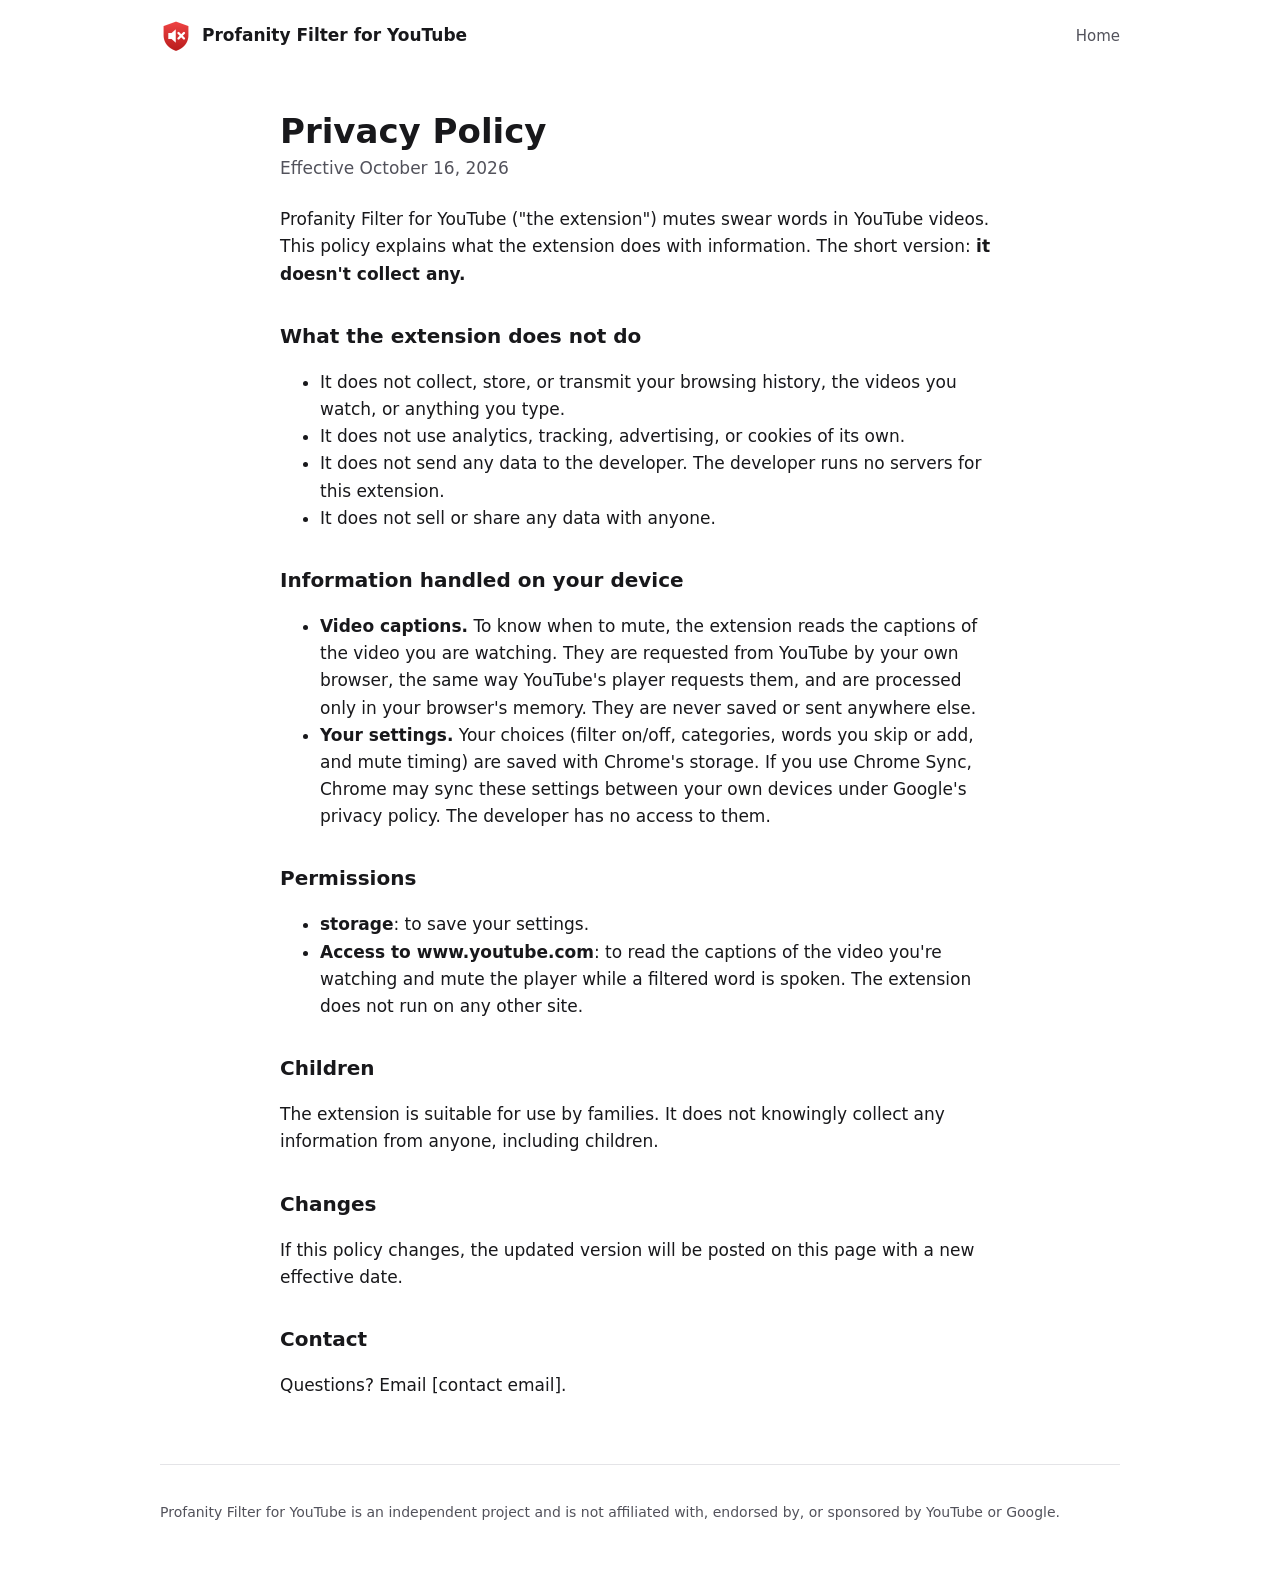
==== privacy.html @ 22a0cc25 "Add public website (landing page + privacy policy) in site/ The Chrome Web Store needs a public priv" ====
<!doctype html>
<html lang="en">
  <head>
    <meta charset="utf-8" />
    <meta name="viewport" content="width=device-width, initial-scale=1" />
    <title>Privacy Policy · Profanity Filter for YouTube</title>
    <link rel="icon" href="images/favicon.png" />
    <link rel="stylesheet" href="style.css" />
  </head>
  <body>
    <div class="wrap">
      <header class="site">
        <a class="brand" href="./"><img src="images/icon.png" alt="" />Profanity Filter for YouTube</a>
        <nav><a href="./">Home</a></nav>
      </header>

      <main class="doc">
        <h1>Privacy Policy</h1>
        <p class="meta">Effective October 16, 2026</p>

        <p>
          Profanity Filter for YouTube ("the extension") mutes swear words in YouTube videos. This policy explains what
          the extension does with information. The short version: <strong>it doesn't collect any.</strong>
        </p>

        <h2>What the extension does not do</h2>
        <ul>
          <li>It does not collect, store, or transmit your browsing history, the videos you watch, or anything you type.</li>
          <li>It does not use analytics, tracking, advertising, or cookies of its own.</li>
          <li>It does not send any data to the developer. The developer runs no servers for this extension.</li>
          <li>It does not sell or share any data with anyone.</li>
        </ul>

        <h2>Information handled on your device</h2>
        <ul>
          <li>
            <strong>Video captions.</strong> To know when to mute, the extension reads the captions of the video you are
            watching. They are requested from YouTube by your own browser, the same way YouTube's player requests them, and
            are processed only in your browser's memory. They are never saved or sent anywhere else.
          </li>
          <li>
            <strong>Your settings.</strong> Your choices (filter on/off, categories, words you skip or add, and mute
            timing) are saved with Chrome's storage. If you use Chrome Sync, Chrome may sync these settings between your
            own devices under Google's privacy policy. The developer has no access to them.
          </li>
        </ul>

        <h2>Permissions</h2>
        <ul>
          <li><strong>storage</strong>: to save your settings.</li>
          <li>
            <strong>Access to www.youtube.com</strong>: to read the captions of the video you're watching and mute the
            player while a filtered word is spoken. The extension does not run on any other site.
          </li>
        </ul>

        <h2>Children</h2>
        <p>
          The extension is suitable for use by families. It does not knowingly collect any information from anyone,
          including children.
        </p>

        <h2>Changes</h2>
        <p>If this policy changes, the updated version will be posted on this page with a new effective date.</p>

        <h2>Contact</h2>
        <p>Questions? Email <span class="contact">[contact email]</span>.</p>
      </main>

      <footer class="site">
        <p>
          Profanity Filter for YouTube is an independent project and is not affiliated with, endorsed by, or sponsored by
          YouTube or Google.
        </p>
      </footer>
    </div>
  </body>
</html>
---- style.css ----
:root {
  --bg: #ffffff;
  --surface: #f4f4f5;
  --text: #18181b;
  --muted: #52525b;
  --border: #e4e4e7;
  --accent: #dc2626;
  --on-accent: #ffffff;
  color-scheme: light;
}

@media (prefers-color-scheme: dark) {
  :root {
    --bg: #18181b;
    --surface: #27272a;
    --text: #f4f4f5;
    --muted: #a1a1aa;
    --border: #3f3f46;
    --accent: #f87171;
    --on-accent: #18181b;
    color-scheme: dark;
  }
}

* {
  box-sizing: border-box;
}

body {
  margin: 0;
  padding: 0 16px;
  background: var(--bg);
  color: var(--text);
  font: 17px/1.6 -apple-system, 'Segoe UI', Roboto, system-ui, sans-serif;
  -webkit-font-smoothing: antialiased;
}

a {
  color: var(--accent);
}

.wrap {
  max-width: 960px;
  margin: 0 auto;
}

header.site {
  display: flex;
  align-items: center;
  justify-content: space-between;
  gap: 16px;
  padding: 20px 0;
}

.brand {
  display: flex;
  align-items: center;
  gap: 10px;
  color: inherit;
  font-weight: 650;
  text-decoration: none;
}

.brand img {
  width: 32px;
  height: 32px;
}

nav a {
  color: var(--muted);
  font-size: 15px;
  text-decoration: none;
}

nav a:hover {
  color: var(--text);
}

.hero {
  padding: 56px 0 32px;
  text-align: center;
}

.hero h1 {
  margin: 0 0 16px;
  font-size: clamp(36px, 7vw, 60px);
  line-height: 1.05;
  letter-spacing: -0.02em;
}

.hero h1 em {
  font-style: normal;
  color: var(--accent);
}

.hero p {
  max-width: 600px;
  margin: 0 auto 28px;
  color: var(--muted);
  font-size: 20px;
}

.button {
  display: inline-block;
  padding: 14px 26px;
  border-radius: 12px;
  background: var(--accent);
  color: var(--on-accent);
  font-weight: 650;
  text-decoration: none;
}

.button[aria-disabled='true'] {
  opacity: 0.6;
  pointer-events: none;
}

.note {
  display: block;
  margin-top: 10px;
  color: var(--muted);
  font-size: 14px;
}

.shot {
  display: block;
  width: 100%;
  margin: 32px 0;
  border: 1px solid var(--border);
  border-radius: 16px;
}

.features {
  display: grid;
  grid-template-columns: repeat(auto-fit, minmax(240px, 1fr));
  gap: 16px;
  margin: 40px 0;
}

.feature {
  padding: 22px;
  border: 1px solid var(--border);
  border-radius: 14px;
  background: var(--surface);
}

.feature h2 {
  margin: 0 0 6px;
  font-size: 18px;
}

.feature p {
  margin: 0;
  color: var(--muted);
  font-size: 15px;
}

.doc {
  max-width: 720px;
  margin: 0 auto;
  padding: 24px 0 48px;
}

.doc h1 {
  margin: 16px 0 4px;
  font-size: 34px;
  line-height: 1.15;
}

.doc h2 {
  margin: 32px 0 8px;
  font-size: 20px;
}

.doc .meta {
  margin: 0 0 24px;
  color: var(--muted);
}

footer.site {
  padding: 32px 0 48px;
  border-top: 1px solid var(--border);
  color: var(--muted);
  font-size: 14px;
}

footer.site p {
  margin: 4px 0;
}
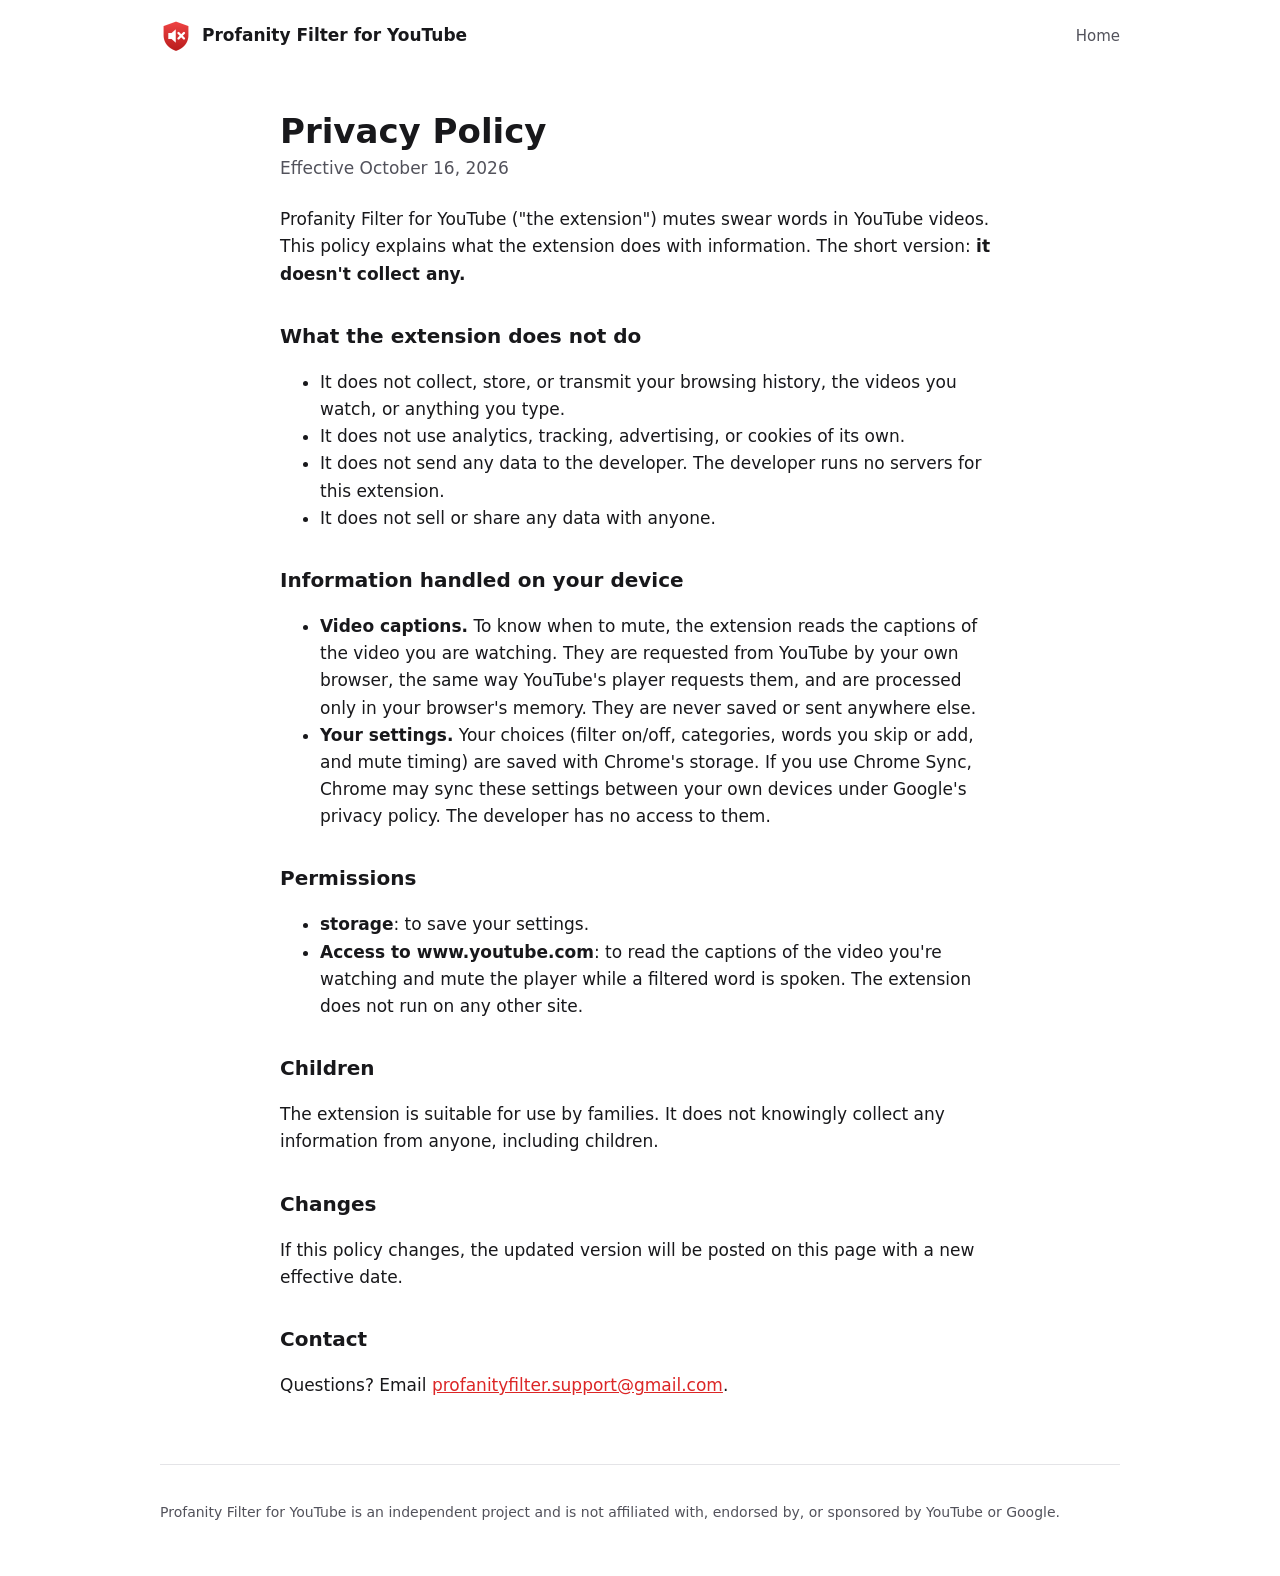
==== commit a56e1f0d: "Add support email to the website Co-Authored-By: Claude Opus 5.5 <noreply@anthropic.com>" ====
--- a/privacy.html
+++ b/privacy.html
@@ -64,7 +64,7 @@
         <p>If this policy changes, the updated version will be posted on this page with a new effective date.</p>
 
         <h2>Contact</h2>
-        <p>Questions? Email <span class="contact">[contact email]</span>.</p>
+        <p>Questions? Email <a class="contact" href="mailto:profanityfilter.support@gmail.com">profanityfilter.support@gmail.com</a>.</p>
       </main>
 
       <footer class="site">
